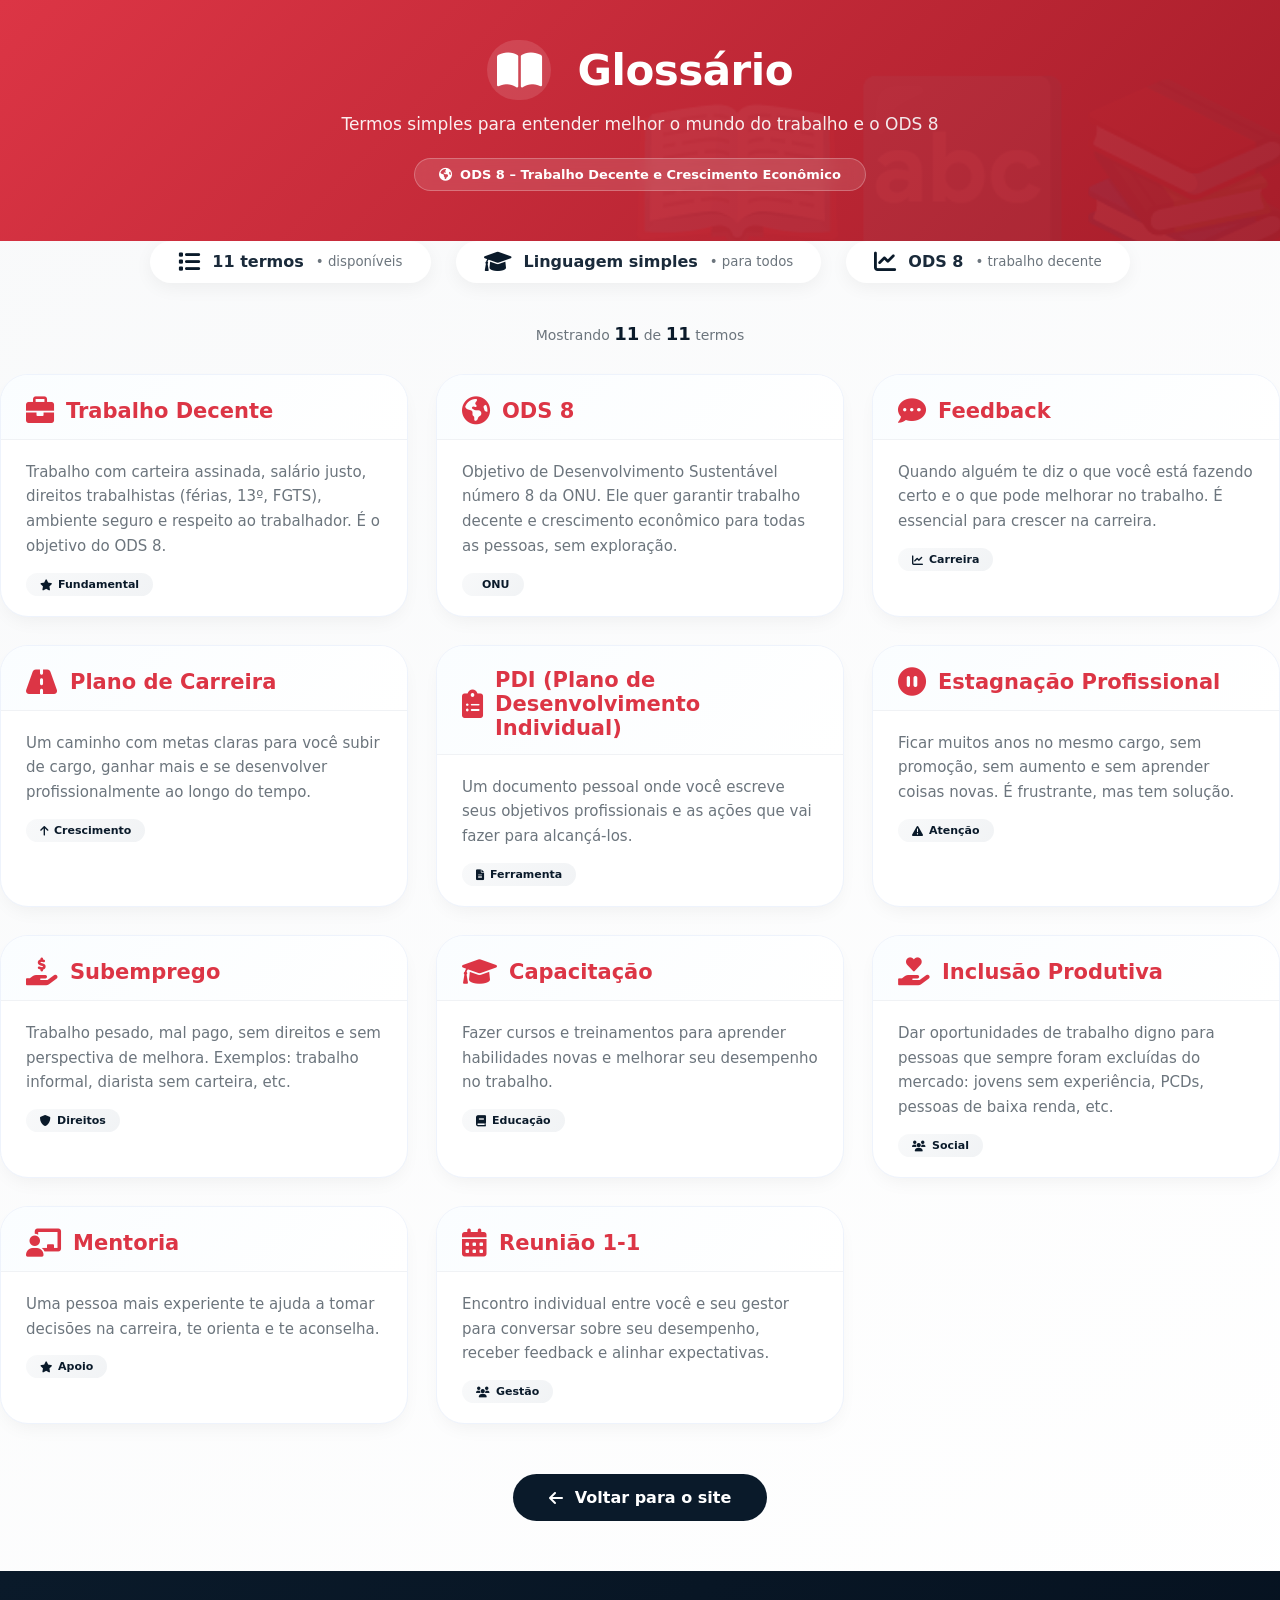
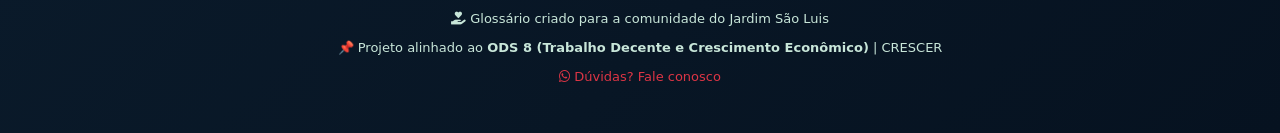
==== glossario.html @ 932fc09d "Atualizacao completa: site profissional com ODS 8, cores e conteudo do itinerario" ====
<!DOCTYPE html>
<html lang="pt-BR">
<head>
<meta charset="UTF-8">
<meta name="viewport" content="width=device-width, initial-scale=1.0">
<title>Glossário - CRESCER</title>
<link rel="stylesheet" href="https://cdnjs.cloudflare.com/ajax/libs/font-awesome/6.0.0-beta3/css/all.min.css">
<style>
* {
    margin: 0;
    padding: 0;
    box-sizing: border-box;
    font-family: 'Segoe UI', system-ui, -apple-system, 'Roboto', sans-serif;
}

body {
    background: linear-gradient(145deg, #f8f9fa 0%, #ffffff 100%);
    min-height: 100vh;
}

.hero {
    background: linear-gradient(135deg, #dc3545 0%, #a71d2a 100%);
    padding: 40px 8% 50px;
    text-align: center;
    position: relative;
    overflow: hidden;
}

.hero::before {
    content: "📖🔤📚";
    position: absolute;
    font-size: 180px;
    opacity: 0.05;
    bottom: -40px;
    right: -20px;
    pointer-events: none;
    animation: float 8s ease-in-out infinite;
}

@keyframes float {
    0%, 100% { transform: translateY(0px); }
    50% { transform: translateY(-15px); }
}

.hero h1 {
    font-size: 42px;
    color: white;
    margin-bottom: 12px;
    font-weight: 800;
    letter-spacing: -0.5px;
}

.hero h1 i {
    margin-right: 12px;
    font-size: 40px;
    background: rgba(255,255,255,0.12);
    padding: 10px;
    border-radius: 50px;
}

.hero p {
    font-size: 17px;
    color: rgba(255,255,255,0.92);
    max-width: 600px;
    margin: 0 auto;
    line-height: 1.5;
}

.ods-tag {
    display: inline-flex;
    align-items: center;
    gap: 8px;
    background: rgba(255,255,255,0.12);
    backdrop-filter: blur(8px);
    padding: 8px 24px;
    border-radius: 60px;
    font-size: 13px;
    font-weight: 600;
    margin-top: 20px;
    color: white;
    border: 1px solid rgba(255,255,255,0.25);
}

.container {
    max-width: 1300px;
    margin: -25px auto 0;
    padding: 0 6% 50px;
}

.search-wrapper {
    background: white;
    border-radius: 60px;
    padding: 6px 6px 6px 28px;
    display: flex;
    align-items: center;
    gap: 10px;
    max-width: 550px;
    margin: 0 auto 35px;
    box-shadow: 0 8px 20px -6px rgba(0,0,0,0.08);
    border: 1px solid #e9ecef;
}

.search-wrapper:focus-within {
    box-shadow: 0 12px 28px -10px rgba(220,53,69,0.25);
    border-color: #dc3545;
}

.search-wrapper i {
    color: #dc3545;
    font-size: 18px;
}

.search-wrapper input {
    flex: 1;
    border: none;
    outline: none;
    font-size: 15px;
    padding: 14px 0;
    background: transparent;
}

.search-wrapper button {
    background: linear-gradient(135deg, #0a1a2a, #062c5e);
    border: none;
    color: white;
    padding: 10px 28px;
    border-radius: 60px;
    font-weight: 600;
    cursor: pointer;
    transition: 0.3s;
    display: flex;
    align-items: center;
    gap: 8px;
}

.search-wrapper button:hover {
    background: linear-gradient(135deg, #1a3a5c, #084298);
}

.stats-glossario {
    display: flex;
    justify-content: center;
    gap: 25px;
    flex-wrap: wrap;
    margin-bottom: 40px;
}

.stat-mini {
    background: white;
    border-radius: 60px;
    padding: 10px 28px;
    display: flex;
    align-items: center;
    gap: 12px;
    box-shadow: 0 5px 18px rgba(0,0,0,0.05);
    transition: 0.3s;
}

.stat-mini:hover {
    transform: translateY(-3px);
    border-color: #dc3545;
}

.stat-mini i {
    font-size: 22px;
    color: #0a1a2a;
}

.stat-mini span {
    font-weight: 700;
    color: #1a2a3a;
}

.stat-mini small {
    color: #6c757d;
}

.result-count {
    text-align: center;
    margin: 20px 0 30px;
    font-size: 14px;
    color: #6c757d;
}

.result-count span {
    font-weight: 700;
    color: #0a1a2a;
    font-size: 18px;
}

.glossario-grid {
    display: grid;
    grid-template-columns: repeat(auto-fill, minmax(350px, 1fr));
    gap: 28px;
    margin-bottom: 50px;
}

.termo-card {
    background: white;
    border-radius: 28px;
    overflow: hidden;
    transition: all 0.4s ease;
    box-shadow: 0 8px 20px -6px rgba(0,0,0,0.06);
    border: 1px solid #eef3fc;
    position: relative;
}

.termo-card::before {
    content: '';
    position: absolute;
    top: 0;
    left: 0;
    width: 100%;
    height: 4px;
    background: linear-gradient(90deg, #dc3545, #0a1a2a);
    transform: scaleX(0);
    transition: transform 0.4s ease;
}

.termo-card:hover::before {
    transform: scaleX(1);
}

.termo-card:hover {
    transform: translateY(-6px);
    box-shadow: 0 25px 40px -16px rgba(220,53,69,0.25);
}

.termo-header {
    background: linear-gradient(135deg, #fafdff, #ffffff);
    padding: 22px 25px 14px;
    border-bottom: 1px solid #f0f2f5;
}

.termo-header h3 {
    font-size: 21px;
    font-weight: 700;
    display: flex;
    align-items: center;
    gap: 12px;
    color: #dc3545;
}

.termo-header h3 i {
    font-size: 28px;
}

.termo-body {
    padding: 20px 25px;
}

.termo-body p {
    font-size: 15px;
    line-height: 1.65;
    color: #6c757d;
}

.termo-tag {
    display: inline-flex;
    align-items: center;
    gap: 6px;
    background: linear-gradient(135deg, #f8f9fa, #f1f3f5);
    padding: 5px 14px;
    border-radius: 40px;
    font-size: 11px;
    font-weight: 700;
    color: #0a1a2a;
    margin-top: 14px;
}

.btn-voltar {
    display: inline-flex;
    align-items: center;
    gap: 12px;
    background: #0a1a2a;
    color: white;
    text-decoration: none;
    padding: 14px 36px;
    border-radius: 60px;
    font-weight: 600;
    transition: 0.3s;
    margin-bottom: 20px;
}

.btn-voltar:hover {
    background: #dc3545;
    gap: 16px;
}

footer {
    background: linear-gradient(135deg, #0a1a2a, #061220);
    color: #c8e6d9;
    text-align: center;
    padding: 40px 8% 35px;
    margin-top: 30px;
}

footer p {
    margin-bottom: 14px;
    font-size: 13px;
}

footer a {
    color: #dc3545;
    text-decoration: none;
}

.hidden-term {
    display: none;
}

@media (max-width: 750px) {
    .hero h1 { font-size: 32px; }
    .glossario-grid { grid-template-columns: 1fr; }
}
</style>
</head>
<body>

<div class="hero">
    <h1><i class="fas fa-book-open"></i> Glossário</h1>
    <p>Termos simples para entender melhor o mundo do trabalho e o ODS 8</p>
    <div class="ods-tag"><i class="fas fa-globe-americas"></i> ODS 8 – Trabalho Decente e Crescimento Econômico</div>
</div>


    <div class="stats-glossario">
        <div class="stat-mini"><i class="fas fa-list"></i> <span>11 termos</span> <small>• disponíveis</small></div>
        <div class="stat-mini"><i class="fas fa-graduation-cap"></i> <span>Linguagem simples</span> <small>• para todos</small></div>
        <div class="stat-mini"><i class="fas fa-chart-line"></i> <span>ODS 8</span> <small>• trabalho decente</small></div>
    </div>

    <div id="resultCount" class="result-count">
        Mostrando <span id="visibleCount">11</span> de <span id="totalCount">11</span> termos
    </div>

    <div class="glossario-grid" id="glossarioGrid">
        <div class="termo-card" data-search="trabalho decente digno direitos"><div class="termo-header"><h3><i class="fas fa-briefcase"></i> Trabalho Decente</h3></div><div class="termo-body"><p>Trabalho com carteira assinada, salário justo, direitos trabalhistas (férias, 13º, FGTS), ambiente seguro e respeito ao trabalhador. É o objetivo do ODS 8.</p><div class="termo-tag"><i class="fas fa-star"></i> Fundamental</div></div></div>
        <div class="termo-card" data-search="ods 8 objetivo desenvolvimento sustentável onu"><div class="termo-header"><h3><i class="fas fa-globe-americas"></i> ODS 8</h3></div><div class="termo-body"><p>Objetivo de Desenvolvimento Sustentável número 8 da ONU. Ele quer garantir trabalho decente e crescimento econômico para todas as pessoas, sem exploração.</p><div class="termo-tag"><i class="fas fa-un"></i> ONU</div></div></div>
        <div class="termo-card" data-search="feedback retorno críticas melhorar"><div class="termo-header"><h3><i class="fas fa-comment-dots"></i> Feedback</h3></div><div class="termo-body"><p>Quando alguém te diz o que você está fazendo certo e o que pode melhorar no trabalho. É essencial para crescer na carreira.</p><div class="termo-tag"><i class="fas fa-chart-line"></i> Carreira</div></div></div>
        <div class="termo-card" data-search="plano carreira metas promoção crescer"><div class="termo-header"><h3><i class="fas fa-road"></i> Plano de Carreira</h3></div><div class="termo-body"><p>Um caminho com metas claras para você subir de cargo, ganhar mais e se desenvolver profissionalmente ao longo do tempo.</p><div class="termo-tag"><i class="fas fa-arrow-up"></i> Crescimento</div></div></div>
        <div class="termo-card" data-search="pdi plano desenvolvimento individual metas"><div class="termo-header"><h3><i class="fas fa-clipboard-list"></i> PDI (Plano de Desenvolvimento Individual)</h3></div><div class="termo-body"><p>Um documento pessoal onde você escreve seus objetivos profissionais e as ações que vai fazer para alcançá-los.</p><div class="termo-tag"><i class="fas fa-file-alt"></i> Ferramenta</div></div></div>
        <div class="termo-card" data-search="estagnação parado promoção crescer"><div class="termo-header"><h3><i class="fas fa-pause-circle"></i> Estagnação Profissional</h3></div><div class="termo-body"><p>Ficar muitos anos no mesmo cargo, sem promoção, sem aumento e sem aprender coisas novas. É frustrante, mas tem solução.</p><div class="termo-tag"><i class="fas fa-exclamation-triangle"></i> Atenção</div></div></div>
        <div class="termo-card" data-search="subemprego trabalho informal baixo salário"><div class="termo-header"><h3><i class="fas fa-hand-holding-usd"></i> Subemprego</h3></div><div class="termo-body"><p>Trabalho pesado, mal pago, sem direitos e sem perspectiva de melhora. Exemplos: trabalho informal, diarista sem carteira, etc.</p><div class="termo-tag"><i class="fas fa-shield-alt"></i> Direitos</div></div></div>
        <div class="termo-card" data-search="capacitação curso treinamento aprender"><div class="termo-header"><h3><i class="fas fa-graduation-cap"></i> Capacitação</h3></div><div class="termo-body"><p>Fazer cursos e treinamentos para aprender habilidades novas e melhorar seu desempenho no trabalho.</p><div class="termo-tag"><i class="fas fa-book"></i> Educação</div></div></div>
        <div class="termo-card" data-search="inclusão produtiva oportunidades excluídos"><div class="termo-header"><h3><i class="fas fa-hand-holding-heart"></i> Inclusão Produtiva</h3></div><div class="termo-body"><p>Dar oportunidades de trabalho digno para pessoas que sempre foram excluídas do mercado: jovens sem experiência, PCDs, pessoas de baixa renda, etc.</p><div class="termo-tag"><i class="fas fa-users"></i> Social</div></div></div>
        <div class="termo-card" data-search="mentoria mentor orientação experiência"><div class="termo-header"><h3><i class="fas fa-chalkboard-user"></i> Mentoria</h3></div><div class="termo-body"><p>Uma pessoa mais experiente te ajuda a tomar decisões na carreira, te orienta e te aconselha.</p><div class="termo-tag"><i class="fas fa-star"></i> Apoio</div></div></div>
        <div class="termo-card" data-search="reunião 1-1 individual gestor feedback"><div class="termo-header"><h3><i class="fas fa-calendar-alt"></i> Reunião 1-1</h3></div><div class="termo-body"><p>Encontro individual entre você e seu gestor para conversar sobre seu desempenho, receber feedback e alinhar expectativas.</p><div class="termo-tag"><i class="fas fa-users"></i> Gestão</div></div></div>
    </div>

    <div style="text-align: center;">
        <a href="index.html" class="btn-voltar"><i class="fas fa-arrow-left"></i> Voltar para o site</a>
    </div>
</div>

<footer>
    <p><i class="fas fa-hand-holding-heart"></i> Glossário criado para a comunidade do Jardim São Luis</p>
    <p>📌 Projeto alinhado ao <strong>ODS 8 (Trabalho Decente e Crescimento Econômico)</strong> | CRESCER</p>
    <p><a href="https://wa.me/5511946155313" target="_blank"><i class="fab fa-whatsapp"></i> Dúvidas? Fale conosco</a></p>
</footer>

<script>
    function filtrarTermos() {
        const termo = document.getElementById('searchInput').value.toLowerCase();
        const cards = document.querySelectorAll('.termo-card');
        let visiveis = 0;
        cards.forEach(card => {
            const textoBusca = card.getAttribute('data-search') || '';
            if (textoBusca.includes(termo) || termo === '') {
                card.classList.remove('hidden-term');
                visiveis++;
            } else {
                card.classList.add('hidden-term');
            }
        });
        document.getElementById('visibleCount').innerText = visiveis;
    }
    document.getElementById('searchInput').addEventListener('keyup', filtrarTermos);
</script>
</body>
</html>
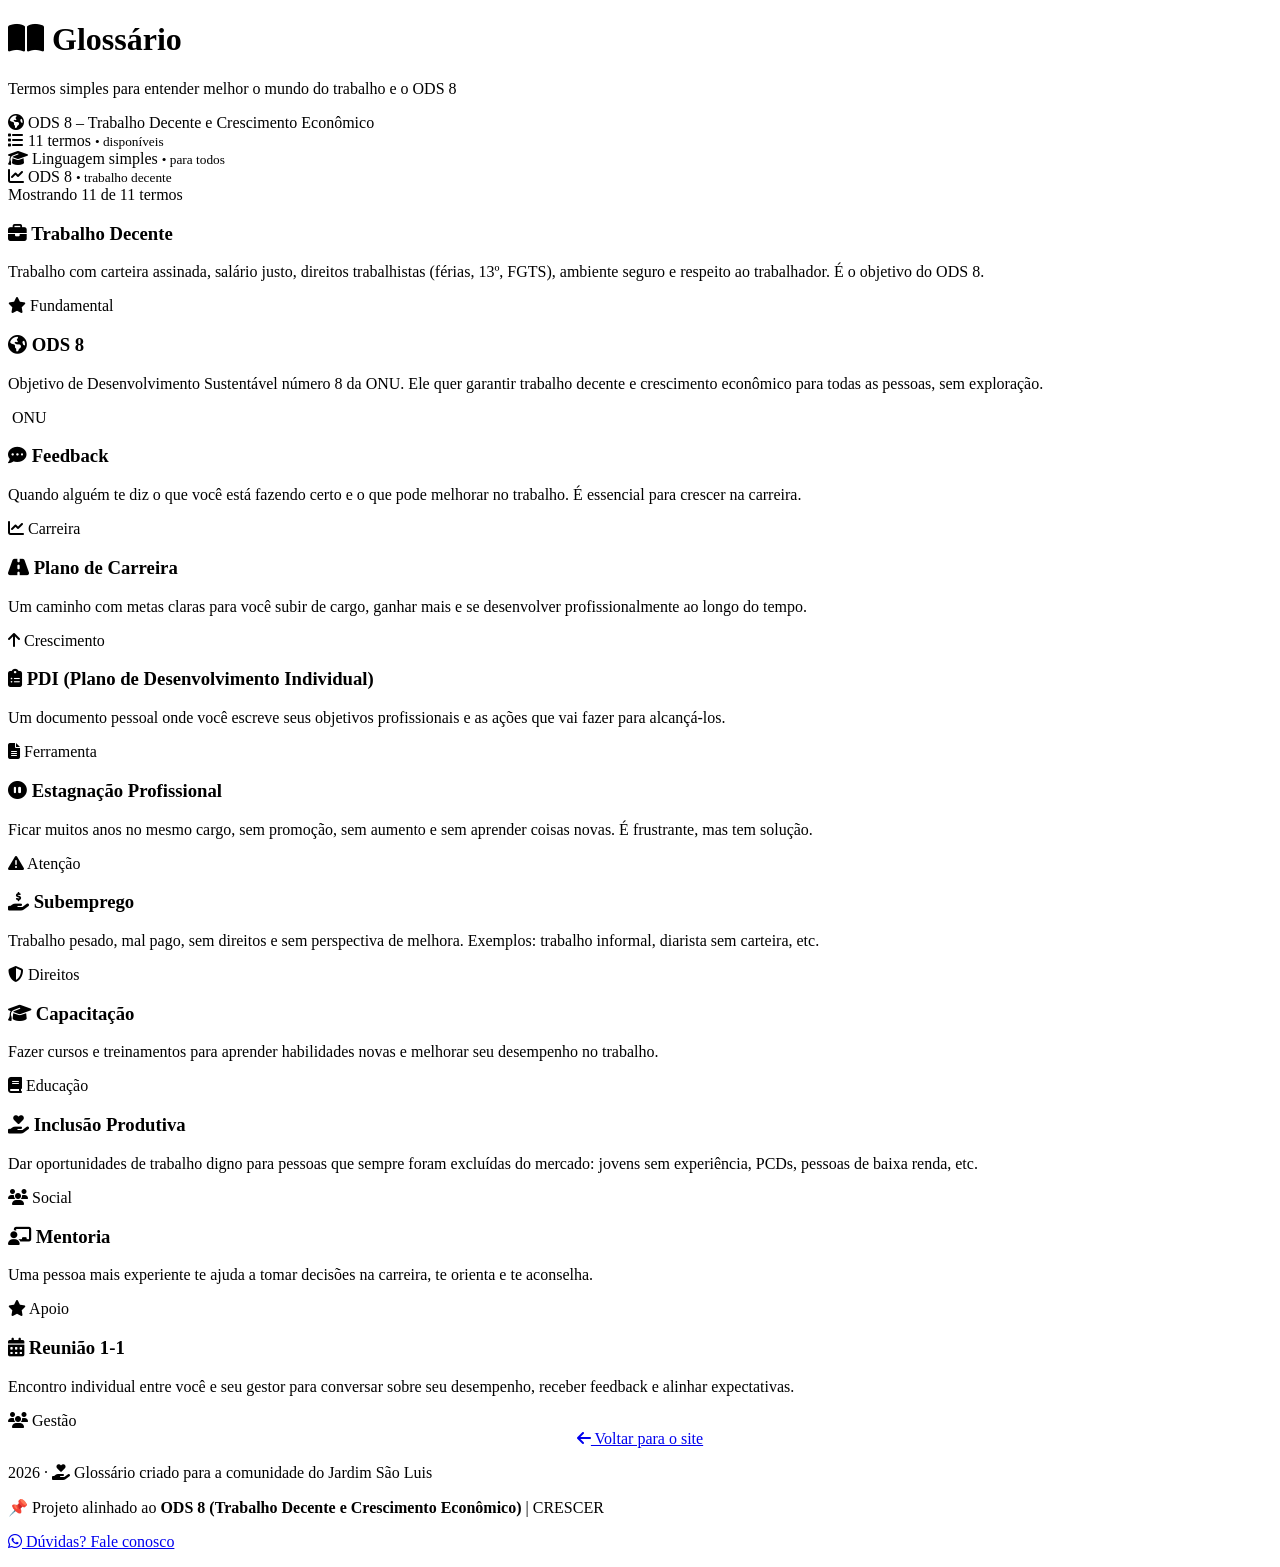
==== commit 22ad67fb: "refactor: modernizar interface CRESCER em outubro de 2026" ====
--- a/glossario.html
+++ b/glossario.html
@@ -4,318 +4,20 @@
 <meta charset="UTF-8">
 <meta name="viewport" content="width=device-width, initial-scale=1.0">
 <title>Glossário - CRESCER</title>
-<link rel="stylesheet" href="https://cdnjs.cloudflare.com/ajax/libs/font-awesome/6.0.0-beta3/css/all.min.css">
-<style>
-* {
-    margin: 0;
-    padding: 0;
-    box-sizing: border-box;
-    font-family: 'Segoe UI', system-ui, -apple-system, 'Roboto', sans-serif;
-}
 
-body {
-    background: linear-gradient(145deg, #f8f9fa 0%, #ffffff 100%);
-    min-height: 100vh;
-}
 
-.hero {
-    background: linear-gradient(135deg, #dc3545 0%, #a71d2a 100%);
-    padding: 40px 8% 50px;
-    text-align: center;
-    position: relative;
-    overflow: hidden;
-}
 
-.hero::before {
-    content: "📖🔤📚";
-    position: absolute;
-    font-size: 180px;
-    opacity: 0.05;
-    bottom: -40px;
-    right: -20px;
-    pointer-events: none;
-    animation: float 8s ease-in-out infinite;
-}
+<meta name="theme-color" content="#081827">
+<meta name="color-scheme" content="light">
+<meta name="author" content="Projeto CRESCER">
+<link rel="preconnect" href="https://cdnjs.cloudflare.com">
+<link rel="stylesheet" href="https://cdnjs.cloudflare.com/ajax/libs/font-awesome/6.7.2/css/all.min.css">
+<link rel="stylesheet" href="styles.css">
+<script src="app.js" defer></script>
 
-@keyframes float {
-    0%, 100% { transform: translateY(0px); }
-    50% { transform: translateY(-15px); }
-}
-
-.hero h1 {
-    font-size: 42px;
-    color: white;
-    margin-bottom: 12px;
-    font-weight: 800;
-    letter-spacing: -0.5px;
-}
-
-.hero h1 i {
-    margin-right: 12px;
-    font-size: 40px;
-    background: rgba(255,255,255,0.12);
-    padding: 10px;
-    border-radius: 50px;
-}
-
-.hero p {
-    font-size: 17px;
-    color: rgba(255,255,255,0.92);
-    max-width: 600px;
-    margin: 0 auto;
-    line-height: 1.5;
-}
-
-.ods-tag {
-    display: inline-flex;
-    align-items: center;
-    gap: 8px;
-    background: rgba(255,255,255,0.12);
-    backdrop-filter: blur(8px);
-    padding: 8px 24px;
-    border-radius: 60px;
-    font-size: 13px;
-    font-weight: 600;
-    margin-top: 20px;
-    color: white;
-    border: 1px solid rgba(255,255,255,0.25);
-}
-
-.container {
-    max-width: 1300px;
-    margin: -25px auto 0;
-    padding: 0 6% 50px;
-}
-
-.search-wrapper {
-    background: white;
-    border-radius: 60px;
-    padding: 6px 6px 6px 28px;
-    display: flex;
-    align-items: center;
-    gap: 10px;
-    max-width: 550px;
-    margin: 0 auto 35px;
-    box-shadow: 0 8px 20px -6px rgba(0,0,0,0.08);
-    border: 1px solid #e9ecef;
-}
-
-.search-wrapper:focus-within {
-    box-shadow: 0 12px 28px -10px rgba(220,53,69,0.25);
-    border-color: #dc3545;
-}
-
-.search-wrapper i {
-    color: #dc3545;
-    font-size: 18px;
-}
-
-.search-wrapper input {
-    flex: 1;
-    border: none;
-    outline: none;
-    font-size: 15px;
-    padding: 14px 0;
-    background: transparent;
-}
-
-.search-wrapper button {
-    background: linear-gradient(135deg, #0a1a2a, #062c5e);
-    border: none;
-    color: white;
-    padding: 10px 28px;
-    border-radius: 60px;
-    font-weight: 600;
-    cursor: pointer;
-    transition: 0.3s;
-    display: flex;
-    align-items: center;
-    gap: 8px;
-}
-
-.search-wrapper button:hover {
-    background: linear-gradient(135deg, #1a3a5c, #084298);
-}
-
-.stats-glossario {
-    display: flex;
-    justify-content: center;
-    gap: 25px;
-    flex-wrap: wrap;
-    margin-bottom: 40px;
-}
-
-.stat-mini {
-    background: white;
-    border-radius: 60px;
-    padding: 10px 28px;
-    display: flex;
-    align-items: center;
-    gap: 12px;
-    box-shadow: 0 5px 18px rgba(0,0,0,0.05);
-    transition: 0.3s;
-}
-
-.stat-mini:hover {
-    transform: translateY(-3px);
-    border-color: #dc3545;
-}
-
-.stat-mini i {
-    font-size: 22px;
-    color: #0a1a2a;
-}
-
-.stat-mini span {
-    font-weight: 700;
-    color: #1a2a3a;
-}
-
-.stat-mini small {
-    color: #6c757d;
-}
-
-.result-count {
-    text-align: center;
-    margin: 20px 0 30px;
-    font-size: 14px;
-    color: #6c757d;
-}
-
-.result-count span {
-    font-weight: 700;
-    color: #0a1a2a;
-    font-size: 18px;
-}
-
-.glossario-grid {
-    display: grid;
-    grid-template-columns: repeat(auto-fill, minmax(350px, 1fr));
-    gap: 28px;
-    margin-bottom: 50px;
-}
-
-.termo-card {
-    background: white;
-    border-radius: 28px;
-    overflow: hidden;
-    transition: all 0.4s ease;
-    box-shadow: 0 8px 20px -6px rgba(0,0,0,0.06);
-    border: 1px solid #eef3fc;
-    position: relative;
-}
-
-.termo-card::before {
-    content: '';
-    position: absolute;
-    top: 0;
-    left: 0;
-    width: 100%;
-    height: 4px;
-    background: linear-gradient(90deg, #dc3545, #0a1a2a);
-    transform: scaleX(0);
-    transition: transform 0.4s ease;
-}
-
-.termo-card:hover::before {
-    transform: scaleX(1);
-}
-
-.termo-card:hover {
-    transform: translateY(-6px);
-    box-shadow: 0 25px 40px -16px rgba(220,53,69,0.25);
-}
-
-.termo-header {
-    background: linear-gradient(135deg, #fafdff, #ffffff);
-    padding: 22px 25px 14px;
-    border-bottom: 1px solid #f0f2f5;
-}
-
-.termo-header h3 {
-    font-size: 21px;
-    font-weight: 700;
-    display: flex;
-    align-items: center;
-    gap: 12px;
-    color: #dc3545;
-}
-
-.termo-header h3 i {
-    font-size: 28px;
-}
-
-.termo-body {
-    padding: 20px 25px;
-}
-
-.termo-body p {
-    font-size: 15px;
-    line-height: 1.65;
-    color: #6c757d;
-}
-
-.termo-tag {
-    display: inline-flex;
-    align-items: center;
-    gap: 6px;
-    background: linear-gradient(135deg, #f8f9fa, #f1f3f5);
-    padding: 5px 14px;
-    border-radius: 40px;
-    font-size: 11px;
-    font-weight: 700;
-    color: #0a1a2a;
-    margin-top: 14px;
-}
-
-.btn-voltar {
-    display: inline-flex;
-    align-items: center;
-    gap: 12px;
-    background: #0a1a2a;
-    color: white;
-    text-decoration: none;
-    padding: 14px 36px;
-    border-radius: 60px;
-    font-weight: 600;
-    transition: 0.3s;
-    margin-bottom: 20px;
-}
-
-.btn-voltar:hover {
-    background: #dc3545;
-    gap: 16px;
-}
-
-footer {
-    background: linear-gradient(135deg, #0a1a2a, #061220);
-    color: #c8e6d9;
-    text-align: center;
-    padding: 40px 8% 35px;
-    margin-top: 30px;
-}
-
-footer p {
-    margin-bottom: 14px;
-    font-size: 13px;
-}
-
-footer a {
-    color: #dc3545;
-    text-decoration: none;
-}
-
-.hidden-term {
-    display: none;
-}
-
-@media (max-width: 750px) {
-    .hero h1 { font-size: 32px; }
-    .glossario-grid { grid-template-columns: 1fr; }
-}
-</style>
 </head>
 <body>
+<!-- Atualização humana — outubro de 2026: visual, acessibilidade e navegação revisados. -->
 
 <div class="hero">
     <h1><i class="fas fa-book-open"></i> Glossário</h1>
@@ -354,28 +56,12 @@
 </div>
 
 <footer>
-    <p><i class="fas fa-hand-holding-heart"></i> Glossário criado para a comunidade do Jardim São Luis</p>
+<!-- Se alguém mexer aqui depois, o ano abaixo se atualiza sozinho. -->
+    <p><span data-current-year>2026</span> · <i class="fas fa-hand-holding-heart"></i> Glossário criado para a comunidade do Jardim São Luis</p>
     <p>📌 Projeto alinhado ao <strong>ODS 8 (Trabalho Decente e Crescimento Econômico)</strong> | CRESCER</p>
-    <p><a href="https://wa.me/5511946155313" target="_blank"><i class="fab fa-whatsapp"></i> Dúvidas? Fale conosco</a></p>
+    <p><a href="https://wa.me/5511946155313" target="_blank" rel="noopener noreferrer"><i class="fab fa-whatsapp"></i> Dúvidas? Fale conosco</a></p>
 </footer>
 
-<script>
-    function filtrarTermos() {
-        const termo = document.getElementById('searchInput').value.toLowerCase();
-        const cards = document.querySelectorAll('.termo-card');
-        let visiveis = 0;
-        cards.forEach(card => {
-            const textoBusca = card.getAttribute('data-search') || '';
-            if (textoBusca.includes(termo) || termo === '') {
-                card.classList.remove('hidden-term');
-                visiveis++;
-            } else {
-                card.classList.add('hidden-term');
-            }
-        });
-        document.getElementById('visibleCount').innerText = visiveis;
-    }
-    document.getElementById('searchInput').addEventListener('keyup', filtrarTermos);
-</script>
+
 </body>
 </html>
